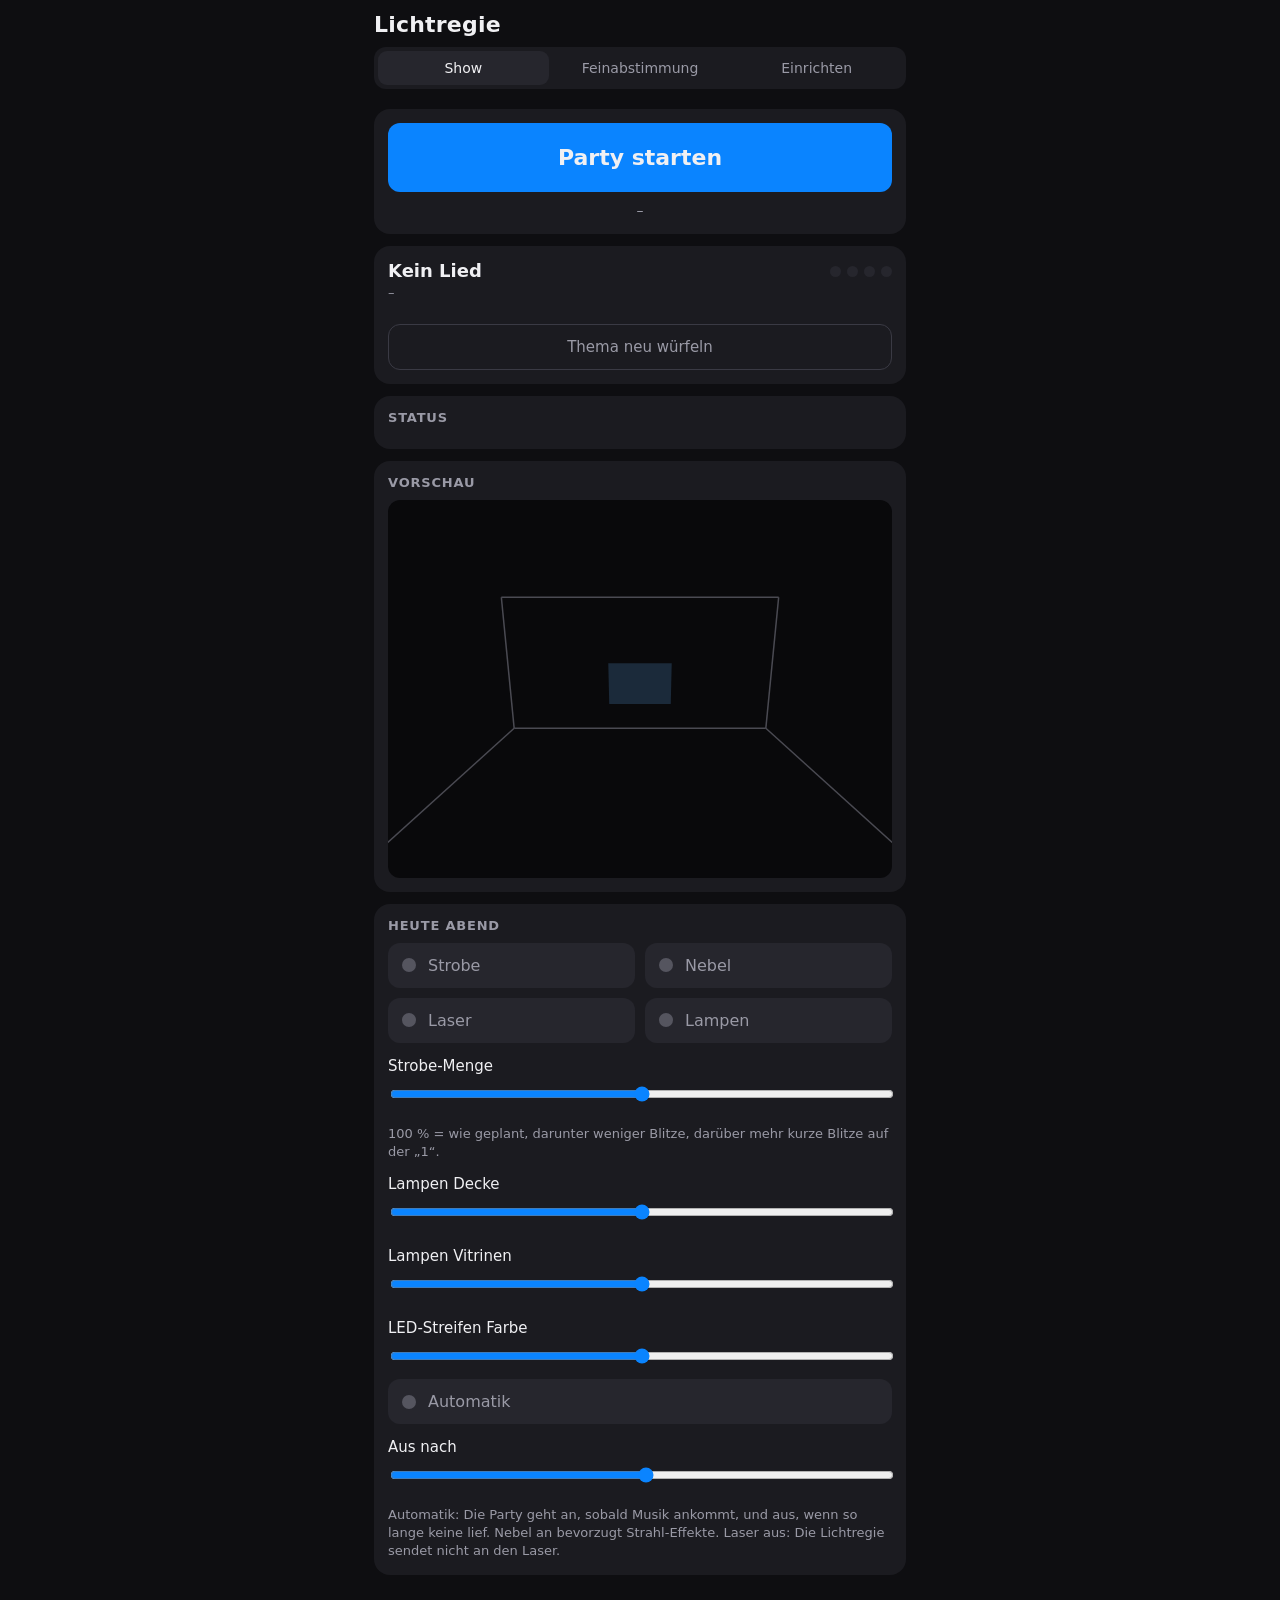
==== lichtregie/app/web/index.html @ 741e0d76 "Lichtregie 0.9.17: Schlaganzeige zählt im Browser, LED-Streifen mit Blinder Co-Authored-By: Claude O" ====
<!doctype html>
<html lang="de"><head><meta charset="utf-8">
<meta name="viewport" content="width=device-width,initial-scale=1">
<title>Lichtregie</title>
<link rel="stylesheet" href="style.css"></head><body>
<header>
 <h1>Lichtregie</h1>
 <nav id="tabs">
  <button data-tab="show" class="on">Show</button>
  <button data-tab="fein">Feinabstimmung</button>
  <button data-tab="einrichten">Einrichten</button>
 </nav>
</header>
<div id="warnungen"></div>

<!-- ===================== Show ===================== -->
<main id="tab-show">
 <section class="card hero" id="hero">
  <button id="party" class="big">Party starten</button>
  <p class="status" id="partystat">–</p>
 </section>

 <section class="card">
  <div class="song">
   <div class="songtext">
    <div class="title" id="titel">Kein Lied</div>
    <div class="sub" id="szene">–</div>
   </div>
   <div class="beat" id="beat" title="Schlag im Takt"><i></i><i></i><i></i><i></i></div>
  </div>
  <div class="chips" id="chips"></div>
  <button id="wuerfeln" class="ghost">Thema neu würfeln</button>
 </section>

 <section class="card">
  <h2>Status</h2>
  <div class="tiles" id="tiles"></div>
 </section>

 <section class="card">
  <h2>Vorschau</h2>
  <canvas id="preview" class="room"></canvas>
 </section>

 <section class="card">
  <h2>Heute Abend</h2>
  <div class="switches">
   <button class="sw" data-set="strobe">Strobe</button>
   <button class="sw" data-set="nebel">Nebel</button>
   <button class="sw" data-set="laser">Laser</button>
   <button class="sw" data-set="lampen">Lampen</button>
  </div>
  <label>Strobe-Menge <span class="val" data-val="strobe_menge" data-unit=" %"></span>
   <input type="range" data-set="strobe_menge" min="0" max="200" step="10"></label>
  <p class="hint">100 % = wie geplant, darunter weniger Blitze, darüber mehr kurze Blitze auf der „1“.</p>
  <label>Lampen Decke <span class="val" data-val="lampen_decke" data-unit=" %"></span>
   <input type="range" data-set="lampen_decke" min="0" max="150" step="5"></label>
  <label>Lampen Vitrinen <span class="val" data-val="lampen_vitrine" data-unit=" %"></span>
   <input type="range" data-set="lampen_vitrine" min="0" max="150" step="5"></label>
  <label>LED-Streifen Farbe <span class="val" data-val="tv_hell" data-unit=" %"></span>
   <input type="range" data-set="tv_hell" min="0" max="30" step="1"></label>
  <div class="switches one"><button class="sw" data-set="automatik">Automatik</button></div>
  <label>Aus nach <span class="val" data-val="party_aus_min" data-unit=" min ohne Musik"></span>
   <input type="range" data-set="party_aus_min" min="1" max="60" step="1"></label>
  <p class="hint">Automatik: Die Party geht an, sobald Musik ankommt, und aus, wenn so lange keine lief.
   Nebel an bevorzugt Strahl-Effekte. Laser aus: Die Lichtregie sendet nicht an den Laser.</p>
 </section>
</main>

<!-- ===================== Feinabstimmung: was man während der Party anfasst ===================== -->
<main id="tab-fein" hidden>
 <section class="card">
  <h2>Takt-Sync</h2>
  <div class="phrase" id="phrase"></div>
  <p class="status" id="syncstat">–</p>
  <button id="eins">Jetzt ist die 1</button>
  <div class="switches">
   <button id="syncm1">−1 Schlag</button><button id="syncp1">+1 Schlag</button>
  </div>
  <div class="switches one"><button class="sw" data-set="beatthis">„1“ mit Beat This</button></div>
  <details>
   <summary>Mehr: um Takte verschieben, Phrase</summary>
   <div class="switches">
    <button id="syncm4">−1 Takt</button><button id="syncp4">+1 Takt</button>
   </div>
   <button id="einsphrase" class="ghost">Jetzt ist die 1 der Phrase</button>
  </details>
  <p class="hint">Die 32 Punkte sind eine Phrase aus 8 Takten à 4 Schlägen; der helle Punkt ist der aktuelle
   Schlag. Die „1“ findet Beat This von selbst (nach gut 20 s im Lied). Stimmt sie nicht, im Moment der echten
   „1“ auf „Jetzt ist die 1“ tippen; das gilt dann für das ganze Lied.</p>
 </section>

 <section class="card">
  <h2>Lampen</h2>
  <p class="label">Farbwechsel der Ambilights</p>
  <div class="switches">
   <button class="sw" data-choice="lampen_wechsel" data-value="8">2 Takte</button>
   <button class="sw" data-choice="lampen_wechsel" data-value="16">4 Takte</button>
   <button class="sw" data-choice="lampen_wechsel" data-value="32">8 Takte</button>
   <button class="sw" data-choice="lampen_wechsel" data-value="0">nach Lied</button>
  </div>
  <div class="switches one"><button class="sw" data-set="lampen_hart">Harter Wechsel</button></div>
  <p class="label">LED-Streifen: weiße Blitze</p>
  <div class="switches">
   <button class="sw" data-choice="tv_blitz" data-value="0">nur Farbe</button>
   <button class="sw" data-choice="tv_blitz" data-value="1">Blinder</button>
   <button class="sw" data-choice="tv_blitz" data-value="2">Blinder + Takt</button>
  </div>
  <p class="hint">Der Streifen leuchtet gedimmt in der Farbe des Liedes (Helligkeit auf der Show-Seite). Blinder: ein
   Schlag weiß in voller Helligkeit, wenn Drop oder Höhepunkt einsetzen; „+ Takt“: dazu ein kurzer Blitz auf jeder
   „1“ während Höhepunkt und Drop.</p>
  <p class="hint">Die Ambilights wechseln auf der „1“ eines Takts die Farbe. „Nach Lied“: alle 8 oder 16 Takte, je
   nach Thema. Schneller als 2 Takte geht nicht: Die Yeelights nehmen nur etwa 60 Befehle pro Minute an.</p>
 </section>
</main>

<!-- ===================== Einrichten: einmal einstellen ===================== -->
<main id="tab-einrichten" hidden>
 <p class="note" id="einrichtenhint">Köpfe und Laser von Hand steuern geht nur, solange die Party aus ist. Sonst
  überschreibt die Show die Werte.</p>
 <section class="card">
  <h2>Raum antippen</h2>
  <p class="hint">Mit dem Finger auf das Bild. Beide Köpfe zielen auf den Punkt auf Boden, Wand oder Decke.</p>
  <canvas id="room" class="room"></canvas>
  <p class="hint" id="coords"></p>
  <button id="save">Punkt merken</button>
 </section>

 <div id="heads"></div>
 <div class="row">
  <button id="allon">Köpfe an</button>
  <button id="alloff">Köpfe aus</button>
 </div>

 <section class="card">
  <h2>Laser von Hand</h2>
  <p class="hint">Gesendet wird, wenn auf der Show-Seite „Laser“ an ist; ohne laufende Show mit den Reglern hier.</p>
  <div class="switches one"><button id="lPower">Steckdose an</button></div>
  <button id="lPreset" class="ghost">Party-Standard laden</button>
  <p class="hint" id="lmsg"></p>
  <div id="lsliders"></div>
 </section>

 <section class="card">
  <h2>Ton und Takt</h2>
  <p class="status" id="audiostat">–</p>
  <div class="switches">
   <button class="sw" data-set="audio">Audio</button>
   <button class="sw" data-set="takttest">Takt-Test</button>
  </div>
  <label>Ton-Vorlauf <span class="val" data-val="ton_vorlauf" data-unit=" s"></span>
   <input type="range" data-set="ton_vorlauf" min="0" max="2" step="0.01"></label>
  <p class="hint">Der Empfänger bekommt den Ton etwa 1 s bevor der Lautsprecher ihn spielt (gemessen: 1,0 s). Die
   Show läuft um so viel zurückversetzt. Takt-Test (bei laufender Show): Beide Köpfe blitzen weiß auf jedem Schlag,
   doppelt lang auf der „1“ der Phrase. Sitzt der Blitz nicht auf dem Kick, den Ton-Vorlauf nachstellen.</p>
 </section>

 <section class="card">
  <h2>Lampen einstellen</h2>
  <div class="switches one"><button class="sw" data-set="lampentest">Lampen-Test</button></div>
  <label>Vorlauf <span class="val" data-val="lampen_vorlauf" data-unit=" s"></span>
   <input type="range" data-set="lampen_vorlauf" min="0" max="2" step="0.05"></label>
  <label>Vorlauf LED-Streifen <span class="val" data-val="tv_vorlauf" data-unit=" s"></span>
   <input type="range" data-set="tv_vorlauf" min="0" max="1" step="0.02"></label>
  <p class="hint">Lampen-Test (bei laufender Show): Die Ambilights wechseln im eingestellten Rhythmus zwischen rot
   und blau, die LED-Streifen blitzen weiß auf jedem Schlag; den Vorlauf so stellen, dass der Wechsel auf dem Kick sitzt.</p>
 </section>

 <section class="card">
  <h2>Bewegung der Köpfe</h2>
  <div class="switches">
   <button class="sw" data-choice="tempo" data-value="1">Bewegung ×1</button>
   <button class="sw" data-choice="tempo" data-value="2">Bewegung ×2</button>
  </div>
  <div class="switches one"><button class="sw" data-set="anschub">Anschub</button></div>
  <label>Vorsteuerung <span class="val" data-val="vorsteuerung" data-unit=" s"></span>
   <input type="range" data-set="vorsteuerung" min="0" max="0.6" step="0.05"></label>
  <p class="hint">Anschub: Bei Sprüngen kurz über das Ziel hinaus, damit der Kopf schneller ankommt.
   Vorsteuerung: Bei fließender Bewegung das Ziel vorausgeben (0 = aus).</p>
 </section>

 <section class="card">
  <h2>Laser-Bereich</h2>
  <label>Show-Mitte hoch/runter <span class="val" data-val="laser_ud_mitte"></span>
   <input type="range" data-set="laser_ud_mitte" min="0" max="255"></label>
  <label>Hoch/runter min <span class="val" data-val="laser_ud_min"></span>
   <input type="range" data-set="laser_ud_min" min="0" max="255"></label>
  <label>Hoch/runter max <span class="val" data-val="laser_ud_max"></span>
   <input type="range" data-set="laser_ud_max" min="0" max="255"></label>
  <label>Links/rechts min <span class="val" data-val="laser_lr_min"></span>
   <input type="range" data-set="laser_lr_min" min="0" max="255"></label>
  <label>Links/rechts max <span class="val" data-val="laser_lr_max"></span>
   <input type="range" data-set="laser_lr_max" min="0" max="255"></label>
  <p class="hint">Die Grenzen gelten für jeden gesendeten Wert. Die Show bewegt den Laser um die Show-Mitte,
   damit er nicht auf dem TV liegt.</p>
 </section>

 <section class="card">
  <details id="technik">
   <summary>Technik und Fehlersuche</summary>
   <p class="status" id="technikstat">–</p>
   <p class="status" id="lampstat">–</p>
   <p class="label">Aufnahme</p>
   <p class="status" id="recstat">–</p>
   <div class="switches">
    <button id="recstart">Aufnahme starten (90 s)</button>
    <button id="recmark" disabled>Hier ist die 1</button>
   </div>
   <div class="switches one"><button id="rechang" disabled>Hängt jetzt</button></div>
   <p class="hint">Schneidet 90 s Ton am Empfänger mit und dazu, was die Erkennung entscheidet. „Hier ist die 1“ auf
    der „1“ des Takts tippen, „Hängt jetzt“, wenn die Köpfe stocken (ändert die Show nicht, markiert nur). Danach
    die Datei herunterladen.</p>
   <p class="hint" id="recfiles"></p>
  </details>
 </section>
</main>

<script src="app.js"></script>
</body></html>
---- lichtregie/app/web/style.css ----
:root{--bg:#0e0e11;--card:#1b1b20;--card2:#26262d;--text:#f0f0f3;--dim:#9a9aa6;--accent:#0a84ff;
 --ok:#30d158;--warn:#ffd60a;--bad:#ff453a;--off:#55555f}
*{box-sizing:border-box}
body{font-family:-apple-system,system-ui,"Segoe UI",sans-serif;margin:0 auto;padding:0 14px 40px;
 background:var(--bg);color:var(--text);max-width:560px;-webkit-tap-highlight-color:transparent}
header{position:sticky;top:0;z-index:5;background:var(--bg);padding:12px 0 8px}
h1{font-size:22px;margin:0 0 10px;letter-spacing:.2px}
h2{font-size:13px;margin:0 0 10px;color:var(--dim);text-transform:uppercase;letter-spacing:.8px;font-weight:600}
nav{display:flex;gap:6px;background:var(--card);padding:4px;border-radius:12px}
nav button{flex:1;margin:0;padding:9px 4px;font-size:14px;background:transparent;color:var(--dim);border-radius:9px}
nav button.on{background:var(--card2);color:var(--text)}
.card{background:var(--card);border-radius:16px;padding:14px;margin:12px 0}
button{font:inherit;font-size:16px;padding:13px;border:0;border-radius:12px;background:var(--card2);
 color:var(--text);width:100%;margin-top:10px;cursor:pointer}
button:active{filter:brightness(1.25)}
button.ghost{background:transparent;border:1px solid #3a3a44;color:var(--dim);font-size:15px}
button.big{font-size:22px;font-weight:600;padding:22px;margin:0;background:var(--accent)}
button.big.an{background:var(--bad)}
.hero{text-align:center}
.hero.an{box-shadow:0 0 0 1px #30d15855,0 0 28px #30d15822}
.status{font-size:14px;color:var(--dim);margin:10px 0 0;min-height:1.3em}
.status + .switches{margin-top:12px}
.row{display:flex;gap:10px}
.switches{display:grid;grid-template-columns:1fr 1fr;gap:10px}
.switches.one{grid-template-columns:1fr}
.switches.three{grid-template-columns:1fr 1fr 1fr}
.switches.three button.sw{padding-left:34px;font-size:14px}
.switches.three button.sw::before{left:12px}
p.label{margin:14px 0 8px;font-size:14px;color:var(--dim)}
.switches button{margin:0}
.switches + label,.switches + .switches{margin-top:14px}
button.sw{text-align:left;padding-left:40px;position:relative;color:var(--dim)}
button.sw::before{content:"";position:absolute;left:14px;top:50%;width:14px;height:14px;margin-top:-7px;
 border-radius:50%;background:var(--off)}
button.sw.on{color:var(--text);background:#17324f}
button.sw.on::before{background:var(--accent);box-shadow:0 0 8px var(--accent)}
label{display:block;font-size:15px;margin:14px 0 2px}
.val{float:right;color:#9bd;font-variant-numeric:tabular-nums}
input[type=range]{width:100%;height:34px;accent-color:var(--accent)}
.hint{font-size:13px;color:var(--dim);margin:10px 0 0;line-height:1.4}
.note{font-size:14px;background:#3a2f0b;color:#ffe9a3;border-radius:12px;padding:10px 12px;margin:12px 0}
.warn{background:#5c1512;color:#fff;border-radius:12px;padding:12px 14px;margin:10px 0;font-size:15px;line-height:1.35}
.room{display:block;width:100%;background:#09090b;border-radius:12px;touch-action:none;user-select:none}
/* Lied */
.song{display:flex;gap:12px;align-items:center}
.songtext{min-width:0;flex:1}
.title{font-size:18px;font-weight:600;white-space:nowrap;overflow:hidden;text-overflow:ellipsis}
.sub{font-size:13px;color:var(--dim);margin-top:3px;line-height:1.35}
.beat{display:flex;gap:6px;flex:none;align-self:flex-start;margin-top:6px}
.beat i{width:11px;height:11px;border-radius:50%;background:var(--card2);transition:background .08s}
.beat i.on{background:var(--accent);box-shadow:0 0 10px var(--accent)}
.beat i.on.eins{background:#fff;box-shadow:0 0 12px #fff}
.chips{display:flex;flex-wrap:wrap;gap:6px;margin-top:12px}
.chip{font-size:13px;background:var(--card2);border-radius:20px;padding:5px 10px;color:#d0d0d8;display:flex;
 align-items:center;gap:6px}
.chip b{width:11px;height:11px;border-radius:50%;display:inline-block}
/* Takt-Sync */
.phrase{display:grid;grid-template-columns:repeat(8,1fr);gap:6px}
.bar{display:flex;justify-content:space-between;background:var(--card2);border-radius:8px;padding:6px 4px}
.bar.cur{outline:1px solid #4a4a5c}
.bar.first{border-top:3px solid #8e8ef0}
.bar i{width:7px;height:7px;border-radius:50%;background:#3b3b45}
.bar i.on{background:var(--accent);box-shadow:0 0 8px var(--accent)}
.bar i.on.eins{background:#fff;box-shadow:0 0 10px #fff}
/* Status-Kacheln */
.tiles{display:grid;grid-template-columns:1fr 1fr;gap:8px}
.tile{background:var(--card2);border-radius:12px;padding:10px 12px;min-width:0}
.tile .k{font-size:12px;color:var(--dim);display:flex;align-items:center;gap:6px}
.tile .k::before{content:"";width:9px;height:9px;border-radius:50%;background:var(--off);flex:none}
.tile.ok .k::before{background:var(--ok)} .tile.warn .k::before{background:var(--warn)}
.tile.bad .k::before{background:var(--bad)}
.tile .v{font-size:15px;margin-top:3px;white-space:nowrap;overflow:hidden;text-overflow:ellipsis}
.presets button{width:auto;padding:7px 10px;font-size:13px;margin:6px 6px 0 0}
details summary{cursor:pointer;color:var(--dim);font-size:15px;padding:4px 0;list-style-position:inside}
details[open] summary{margin-bottom:8px}
#technik summary{font-size:17px;font-weight:600;color:inherit}
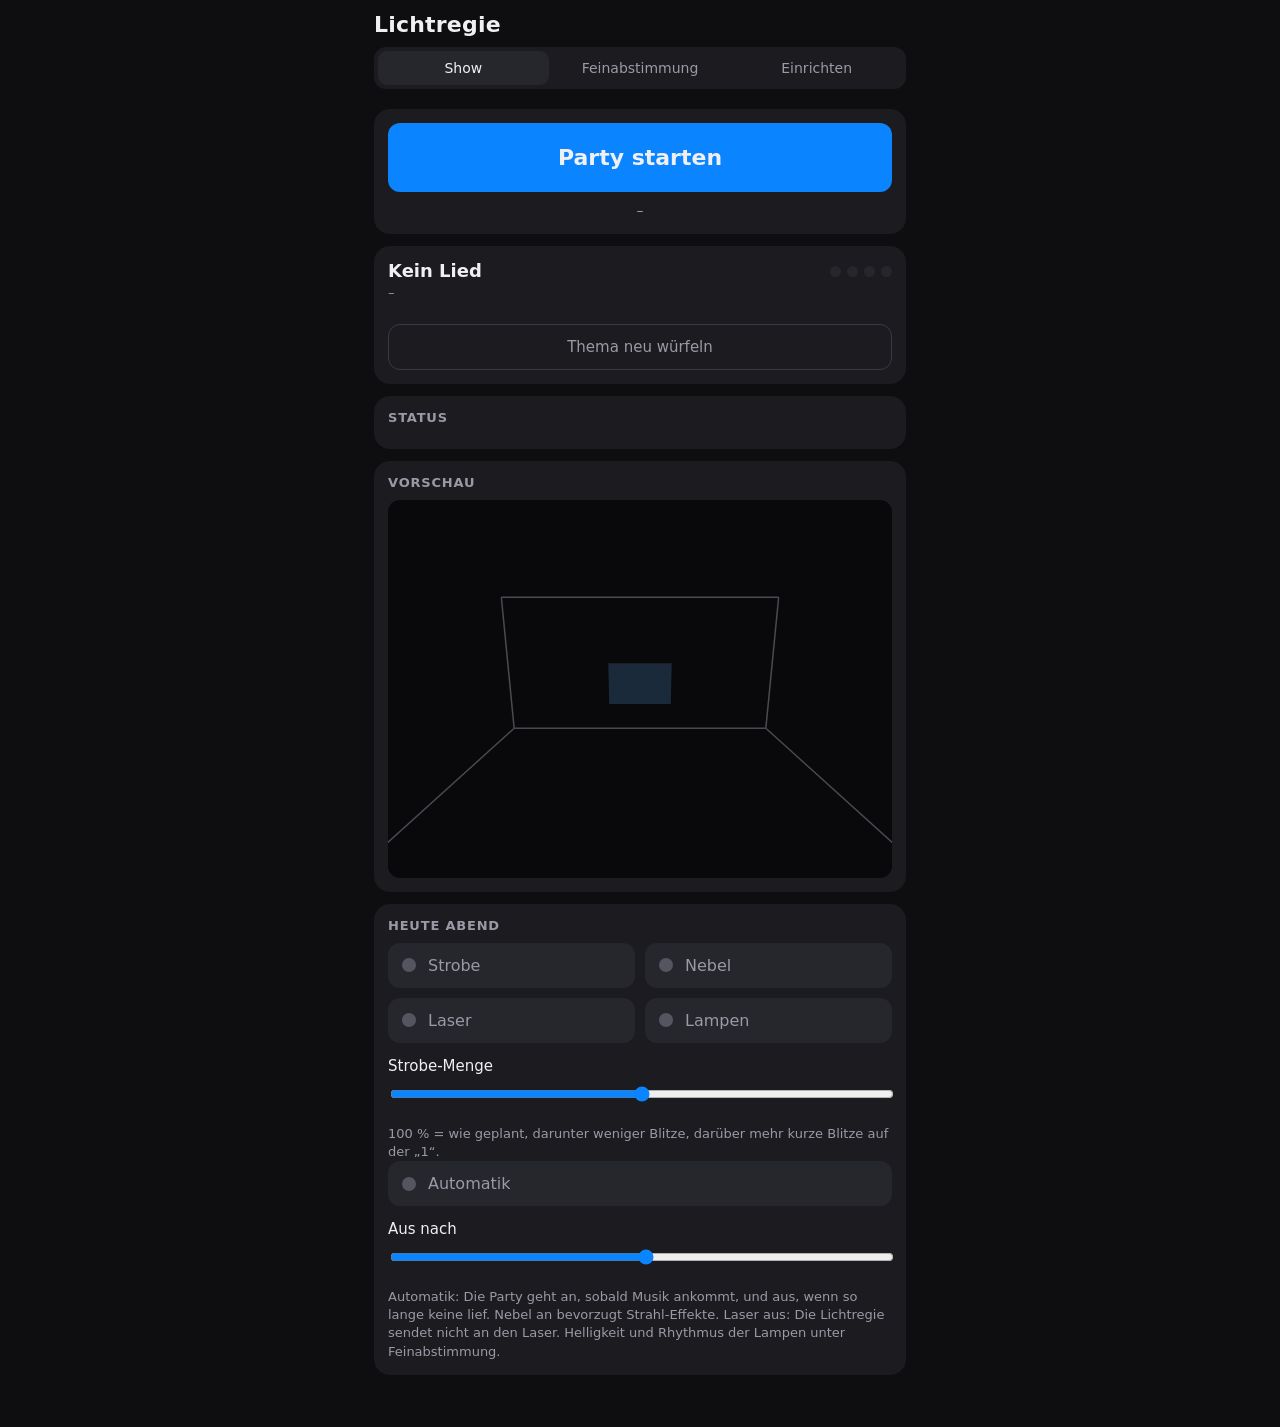
==== commit ea71c71f: "Lichtregie 0.9.19: Schlaganzeige repariert, Oberfläche und Doku aufgeräumt, Screenshots Co-Authored-" ====
--- a/lichtregie/app/web/index.html
+++ b/lichtregie/app/web/index.html
@@ -53,17 +53,12 @@
   <label>Strobe-Menge <span class="val" data-val="strobe_menge" data-unit=" %"></span>
    <input type="range" data-set="strobe_menge" min="0" max="200" step="10"></label>
   <p class="hint">100 % = wie geplant, darunter weniger Blitze, darüber mehr kurze Blitze auf der „1“.</p>
-  <label>Lampen Decke <span class="val" data-val="lampen_decke" data-unit=" %"></span>
-   <input type="range" data-set="lampen_decke" min="0" max="150" step="5"></label>
-  <label>Lampen Vitrinen <span class="val" data-val="lampen_vitrine" data-unit=" %"></span>
-   <input type="range" data-set="lampen_vitrine" min="0" max="150" step="5"></label>
-  <label>LED-Streifen Farbe <span class="val" data-val="tv_hell" data-unit=" %"></span>
-   <input type="range" data-set="tv_hell" min="0" max="30" step="1"></label>
   <div class="switches one"><button class="sw" data-set="automatik">Automatik</button></div>
   <label>Aus nach <span class="val" data-val="party_aus_min" data-unit=" min ohne Musik"></span>
    <input type="range" data-set="party_aus_min" min="1" max="60" step="1"></label>
   <p class="hint">Automatik: Die Party geht an, sobald Musik ankommt, und aus, wenn so lange keine lief.
-   Nebel an bevorzugt Strahl-Effekte. Laser aus: Die Lichtregie sendet nicht an den Laser.</p>
+   Nebel an bevorzugt Strahl-Effekte. Laser aus: Die Lichtregie sendet nicht an den Laser. Helligkeit und Rhythmus
+   der Lampen unter Feinabstimmung.</p>
  </section>
 </main>
 
@@ -92,6 +87,10 @@
 
  <section class="card">
   <h2>Lampen</h2>
+  <label>Decke <span class="val" data-val="lampen_decke" data-unit=" %"></span>
+   <input type="range" data-set="lampen_decke" min="0" max="150" step="5"></label>
+  <label>Vitrinen <span class="val" data-val="lampen_vitrine" data-unit=" %"></span>
+   <input type="range" data-set="lampen_vitrine" min="0" max="150" step="5"></label>
   <p class="label">Farbwechsel der Ambilights</p>
   <div class="switches">
    <button class="sw" data-choice="lampen_wechsel" data-value="8">2 Takte</button>
@@ -100,17 +99,32 @@
    <button class="sw" data-choice="lampen_wechsel" data-value="0">nach Lied</button>
   </div>
   <div class="switches one"><button class="sw" data-set="lampen_hart">Harter Wechsel</button></div>
-  <p class="label">LED-Streifen: weiße Blitze</p>
-  <div class="switches">
-   <button class="sw" data-choice="tv_blitz" data-value="0">nur Farbe</button>
-   <button class="sw" data-choice="tv_blitz" data-value="1">Blinder</button>
-   <button class="sw" data-choice="tv_blitz" data-value="2">Blinder + Takt</button>
-  </div>
-  <p class="hint">Der Streifen leuchtet gedimmt in der Farbe des Liedes (Helligkeit auf der Show-Seite). Blinder: ein
-   Schlag weiß in voller Helligkeit, wenn Drop oder Höhepunkt einsetzen; „+ Takt“: dazu ein kurzer Blitz auf jeder
-   „1“ während Höhepunkt und Drop.</p>
   <p class="hint">Die Ambilights wechseln auf der „1“ eines Takts die Farbe. „Nach Lied“: alle 8 oder 16 Takte, je
    nach Thema. Schneller als 2 Takte geht nicht: Die Yeelights nehmen nur etwa 60 Befehle pro Minute an.</p>
+ </section>
+
+ <section class="card" id="ledcard" hidden>
+  <h2>LED-Streifen</h2>
+  <label>Farbe <span class="val" data-val="tv_hell" data-unit=" %"></span>
+   <input type="range" data-set="tv_hell" min="0" max="30" step="1"></label>
+  <p class="label">Blinder (weiß, voll)</p>
+  <div class="switches">
+   <button class="sw" data-choice="tv_blinder" data-value="0">aus</button>
+   <button class="sw" data-choice="tv_blinder" data-value="1">Drop, Höhepunkt</button>
+   <button class="sw" data-choice="tv_blinder" data-value="2">+ Phrasenwechsel</button>
+  </div>
+  <label>Dauer <span class="val" data-val="tv_blinder_lang" data-unit=" Schläge"></span>
+   <input type="range" data-set="tv_blinder_lang" min="0.5" max="8" step="0.5"></label>
+  <p class="label">Flash (kurz weiß auf der „1“)</p>
+  <div class="switches">
+   <button class="sw" data-choice="tv_flash" data-value="0">aus</button>
+   <button class="sw" data-choice="tv_flash" data-value="1">Höhepunkt, Drop</button>
+   <button class="sw" data-choice="tv_flash" data-value="2">jeder Takt</button>
+  </div>
+  <label>Dauer <span class="val" data-val="tv_flash_lang" data-unit=" Schläge"></span>
+   <input type="range" data-set="tv_flash_lang" min="0.25" max="2" step="0.25"></label>
+  <p class="hint">Der Streifen leuchtet gedimmt in der Farbe des Liedes, im Break ist er aus. Zwischen zwei Befehlen
+   liegen mindestens 0,4 s, schneller verschluckt der Streifen Befehle; kürzer wird ein Blitz deshalb nicht.</p>
  </section>
 </main>
 
--- a/lichtregie/app/web/style.css
+++ b/lichtregie/app/web/style.css
@@ -74,3 +74,4 @@
 details summary{cursor:pointer;color:var(--dim);font-size:15px;padding:4px 0;list-style-position:inside}
 details[open] summary{margin-bottom:8px}
 #technik summary{font-size:17px;font-weight:600;color:inherit}
+label.off{opacity:.4}
